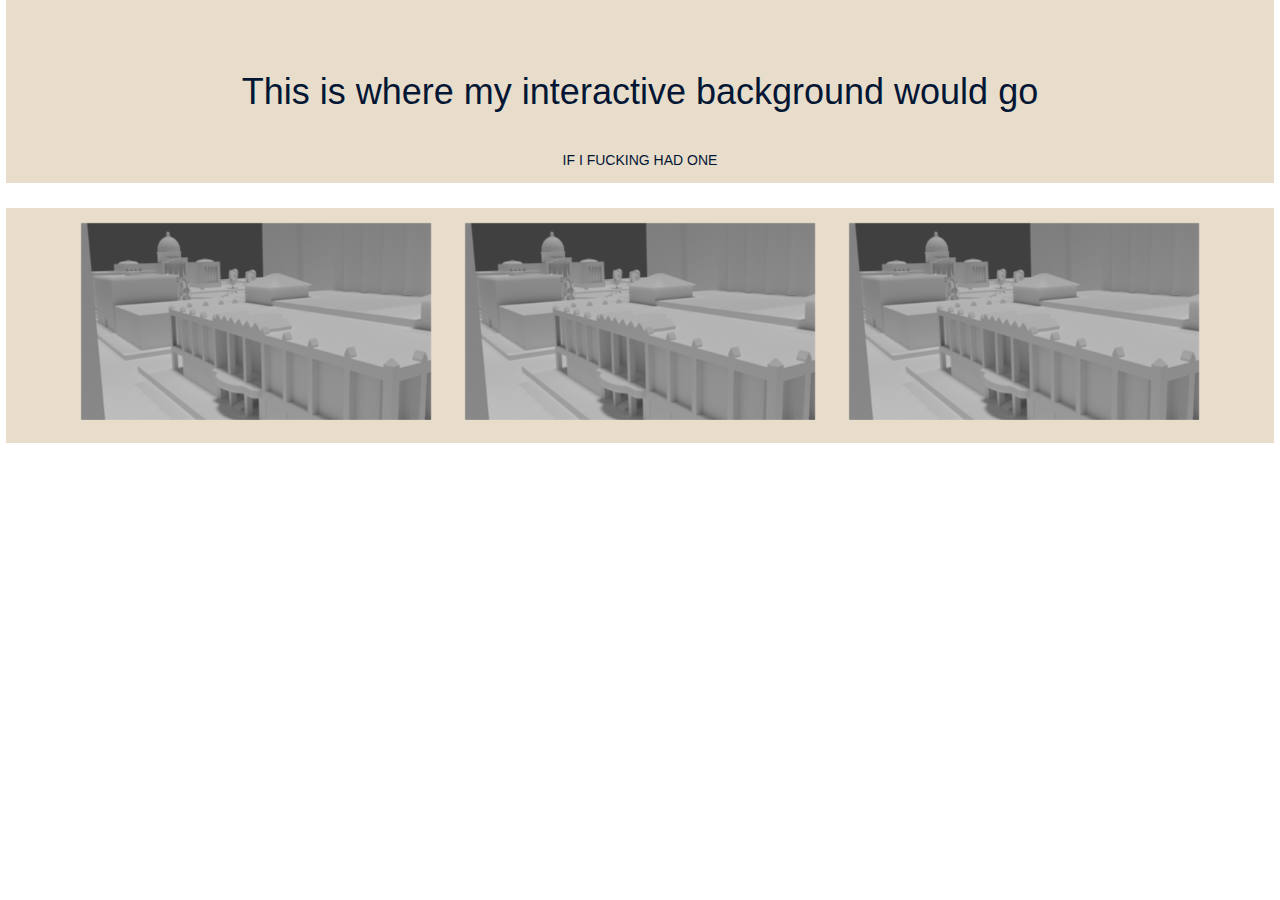
==== index.html @ e8a4310f "Slightly More Website-y" ====
<!DOCTYPE html>
<html lang="en">
<head>
<meta charset="utf-8">
<meta http-equiv="X-UA-Compatible" content="IE=edge">
<meta name="viewport" content="width=device-width, initial-scale=1">
<title>Bootstrap Portfolio template</title>

<!-- Bootstrap -->
<link rel="stylesheet" href="css/bootstrap.css">
<link rel="stylesheet" href="css/stylesheet.css">
<link href="http://www.jqueryscript.net/css/jquerysctipttop.css" rel="stylesheet" type="text/css">
<link href="css/mouseparallax.css" rel="stylesheet" type="text/css">
<!-- HTML5 shim and Respond.js for IE8 support of HTML5 elements and media queries -->
<!-- WARNING: Respond.js doesn't work if you view the page via file:// -->
<!--[if lt IE 9]>
      <script src="https://oss.maxcdn.com/html5shiv/3.7.2/html5shiv.min.js"></script>
      <script src="https://oss.maxcdn.com/respond/1.4.2/respond.min.js"></script>
    <![endif]-->
</head>

<body>
<!-- jQuery (necessary for Bootstrap's JavaScript plugins) --> 
<script src="js/jquery-1.11.3.min.js"></script> 
<!-- Include all compiled plugins (below), or include individual files as needed --> 
<script src="js/bootstrap.js"></script>


<body>
<section>
	<div class="container">
    <div class="row">
      <div class="col-xs-12 text-center">
        <h1>This is where my interactive background would go</h1>
        <p>IF I FUCKING HAD ONE</p>
      </div>
    </div>
  </div>
</section>
<section>
<div class="project-list">
				<div class="project">
					<div class="project__card">
						<a href="" class="project__image"><img src="images/DowntownRender.png" width="600" height="400" alt=""></a>
						<div class="project__detail">
							<h2 class="project__title"><a href="#">Competition Projects</a></h2>
							<small class="project__category"><a href="#">...</a></small>
						</div>
					</div>
				</div>
				
				<div class="project">
					<div class="project__card">
						<a href="" class="project__image"><img src="images/DowntownRender.png" width="600" height="400" alt=""></a>
						<div class="project__detail">
							<h2 class="project__title"><a href="#">Studio Projects</a></h2>
							<small class="project__category"><a href="#">...</a></small>
						</div>
					</div>
				</div>
				
				<div class="project">
					<div class="project__card">
						<a href="" class="project__image"><img src="images/DowntownRender.png" width="600" height="400" alt=""></a>
						<div class="project__detail">
							<h2 class="project__title"><a href="#">Personal Projects</a></h2>
							<small class="project__category"><a href="#">...</a></small>
						</div>
					</div>
				</div>
	</div>
	</section>
<script src="http://ajax.googleapis.com/ajax/libs/jquery/1.12.0/jquery.min.js"></script>
	<script>window.jQuery || document.write('<script src="js/vendor/jquery-1.12.1.min.js"><\\/script>')</script>
	<!-- Place this tag right after the last button or just before your close body tag. -->
	<script async defer id="github-bjs" src="https://buttons.github.io/buttons.js"></script>
	<script>window.twttr = (function(d, s, id) {
	  var js, fjs = d.getElementsByTagName(s)[0],
	    t = window.twttr || {};
	  if (d.getElementById(id)) return t;
	  js = d.createElement(s);
	  js.id = id;
	  js.src = "https://platform.twitter.com/widgets.js";
	  fjs.parentNode.insertBefore(js, fjs);
	 
	  t._e = [];
	  t.ready = function(f) {
	    t._e.push(f);
	  };
	 
	  return t;
	}(document, "script", "twitter-wjs"));</script>
	<script src="js/jquery.hover3d.js" ></script>

	<script>
		$(document).ready(function(){
			$(".project").hover3d({
				selector: ".project__card"
			});
		});

	</script>
	
	</body>
</html>
---- css/stylesheet.css ----
* {
  box-sizing: border-box; }
  *:before, *:after {
    box-sizing: border-box; }

body {
  font-family: karla, sans-serif;
  line-height: 1.8;
  color: #031634;
	background-color: #FFFFFF;
	
}
section{
	background-color: #E8DDCB;
	margin-bottom: 25px;
	margin-left:auto;
	margin-right:auto;
	text-align:center;
	width: 99%;
}

h1, h2, h3, h4, h5, h6 {
  font-family: Hind, sans-serif;
  color: #031634;
  margin: 2em 0 1em; }

a {
  text-decoration: none;
  color: #031634; }

.site-content {
  width: 990px;
  max-width: 100%;
  margin: 0 auto;
  padding: 100px 0; }
  .site-content:after {
    content: " ";
    display: block;
    clear: both; }

.section-title {
  text-align: center;
  text-transform: uppercase; }

.align-center {
  text-align: center; }
  .align-center h1 {
    margin-top: 0; }

.share {
  margin-bottom: 50px; }
  .share span, .share a, .share iframe {
    vertical-align: middle; }
    .share span span, .share a span, .share iframe span {
      vertical-align: middle !important;
      width: 130px !important; }

.demo {
  margin: 100px 0; }
  .demo h2 {
    margin-bottom: 10px;
    line-height: 1; }

.demo-1 {
  text-align: center; }

.demo-2 {
  text-align: left; }
  .demo-2 .section-title {
    text-align: left; }

.columns:after {
  content: " ";
  display: block;
  clear: both; }

.columns .column {
  width: 50%;
  float: left;
  min-height: 1px; }

.columns h2 {
  margin-bottom: 20px;
  line-height: 1; }

pre {
  background-color: #fbfbfb;
  padding: 10px; }

.project {
  width: 30%;
	margin:auto;
	display:inline-block;
  padding: 15px; }
  .project-list:after {
    content: " ";
    display: block;
    clear: both; 
	
}
  .project__image {
    display: block;
    position: relative; }
    .project__image img {
      width: 100%;
      max-width: 100%;
      height: auto;
      display: block; }
    .project__image:after {
      content: " ";
      width: 100%;
      height: 100%;
      position: absolute;
      left: 0;
      top: 0;
      background: linear-gradient(rgba(0, 0, 0, 0.1), rgba(0, 0, 0, 0.4));
      transition: opacity .3s ease;
      opacity: 0; }
  .project__card {
    position: relative;
    transition: box-shadow .3s ease;
    box-shadow: 0 10px 30px transparent; }
    .project__card.hover-in {
      transition: -webkit-transform .2s ease-out;
      transition: transform .2s ease-out;
      transition: transform .2s ease-out, -webkit-transform .2s ease-out; }
    .project__card.hover-out {
      transition: -webkit-transform .2s ease-in;
      transition: transform .2s ease-in;
      transition: transform .2s ease-in, -webkit-transform .2s ease-in; }
  .project:hover .project__card {
    box-shadow: 0 10px 30px rgba(0, 0, 0, 0.4); }
  .project:hover .project__image:after {
    opacity: 1; }
  .project:hover .project__detail {
    border-width: 10px;
    box-shadow: 0 10px 30px rgba(0, 0, 0, 0.4); }
  .project:hover .project__title, .project:hover .project__category {
    -webkit-transform: translateY(0) scale(1);
        -ms-transform: translateY(0) scale(1);
            transform: translateY(0) scale(1);
    opacity: 1; }
  .project:hover .project__title {
    font-weight: 400;
    margin-bottom: 0;
    line-height: 1; }
  .project__detail {
    position: absolute;
    left: 30px;
    right: 30px;
    top: 30px;
    bottom: 30px;
    display: -webkit-flex;
    display: -ms-flexbox;
    display: flex;
    -webkit-flex-direction: column;
        -ms-flex-direction: column;
            flex-direction: column;
    -webkit-justify-content: center;
        -ms-flex-pack: center;
            justify-content: center;
    text-align: center;
    -webkit-transform: translateZ(30px);
            transform: translateZ(30px);
    border: 0 solid #036564;
    transition: border .4s ease; }
  .project__title {
    margin: 0 0 10px;
    font-size: 24px;
    font-weight: 100;
    transition: .4s ease;
    opacity: 0;
    -webkit-transform: translateY(40px) scale(0);
        -ms-transform: translateY(40px) scale(0);
            transform: translateY(40px) scale(0);
    will-change: transform; }
    .project__title a {
      color: white; }
  .project__category {
    opacity: 0;
    transition: .4s ease;
    transition-delay: .1s;
    -webkit-transform: translateY(40px) scale(0);
        -ms-transform: translateY(40px) scale(0);
            transform: translateY(40px) scale(0);
    will-change: transform; }
    .project__category a {
      color: rgba(255, 255, 255, 0.8);
      font-size: 1.3em; }
---- css/mouseparallax.css ----
/* 
Mouse Parallax
==============
This is just initialization so that your background area is not hidden on page load.  Apply this class to elements you will use with $(element).mouseParallax();  

Or not!  You can use mouseParallax on an element without this class and specify all the styles yourself, if you prefer.

I went with "fixed," but "absolute" positioning also works, depending on the application.
*/

.mouse-bg {
	left: 0;
	right: 0;
	bottom: 0;
	top: 0;
	position: fixed;
	z-index: -1;
}
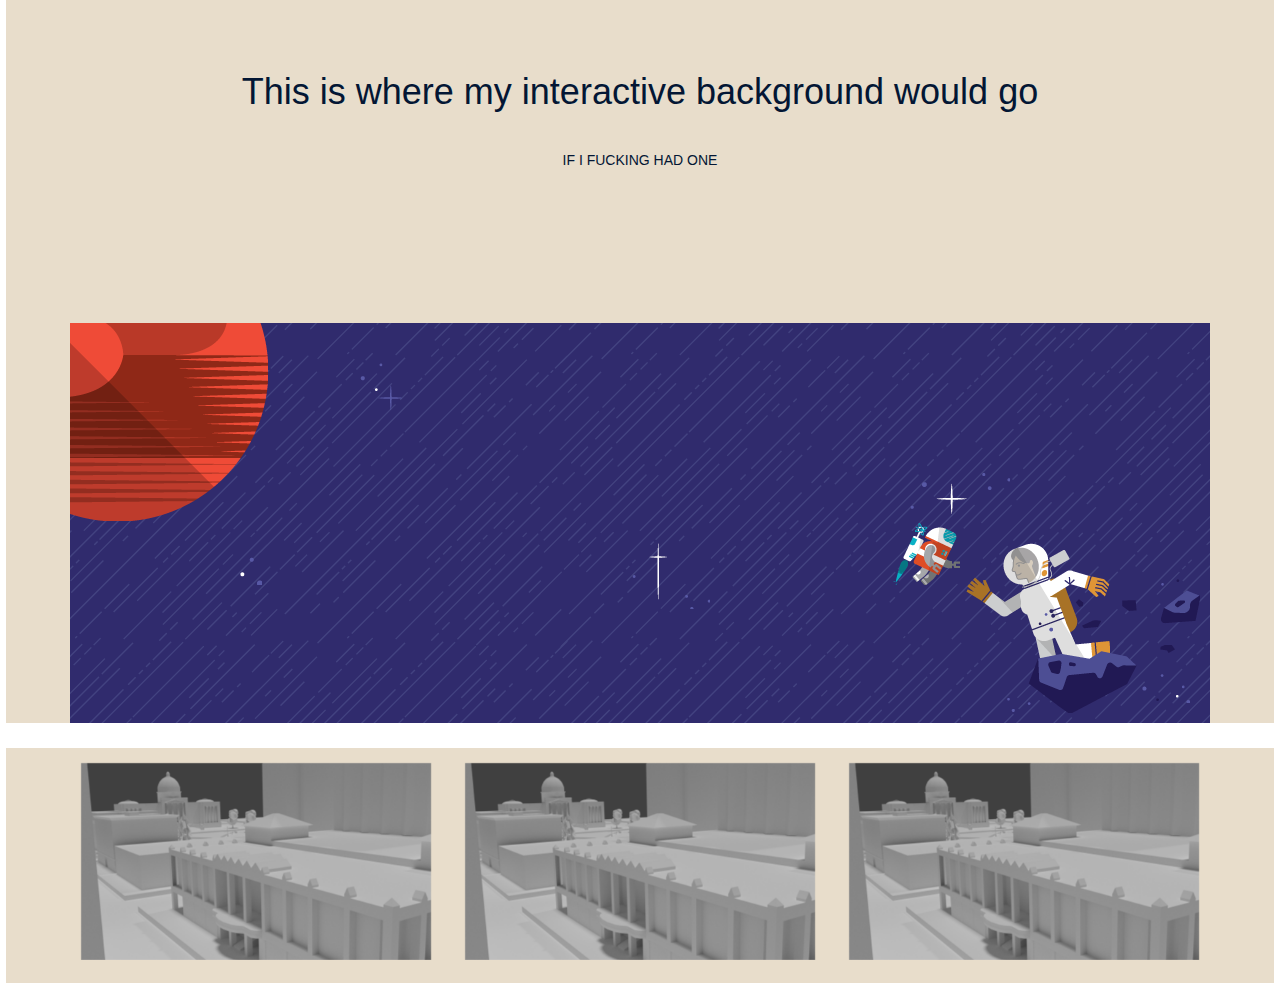
==== commit 275d8e03: ":boom:" ====
--- a/index.html
+++ b/index.html
@@ -33,6 +33,20 @@
       <div class="col-xs-12 text-center">
         <h1>This is where my interactive background would go</h1>
         <p>IF I FUCKING HAD ONE</p>
+           <div id="wrapper">
+  				<img id="warpbg" class="parallax left top" src="images/warpbg.png">
+    			<img id="star1" class="parallax top" src="images/star1.png">
+    			<img id="star2" class="parallax top" src="images/star2.png">
+    			<img id="star3" class="parallax" src="images/star3.png">
+    			<img id="star4" class="parallax left top" src="images/star4.png">
+    			<img id="star5" class="parallax left" src="images/star5.png">
+    			<img id="planet" class="parallax left top" src="images/planet.png">
+    			<img id="robot" class="parallax top" src="images/robot.png">
+    			<img id="astronaut" class="parallax top" src="images/astronaut.png">
+    			<img id="asteroid" class="parallax" src="images/asteroid.png">
+
+			</div>
+
       </div>
     </div>
   </div>
@@ -101,5 +115,49 @@
 
 	</script>
 	
+	
+	<script>
+		$(document).ready(function(){
+			$(".paraBack").hover3d({
+				selector: ".paraBack__card"
+			});
+		});
+
+	</script>
+	
+	<script src="js/jquery.parallaxmouse.min.js"></script>
+	
+<script>
+    // Plugin Test
+    $(window).parallaxmouse({
+        invert: true,
+        range: 400,
+        elms: [
+            {el: $('#warpbg'), rate: 0.1},
+            {el: $('#star1'), rate: 0.2},
+            {el: $('#star2'), rate: 0.2},
+            {el: $('#star3'), rate: 0.2},
+            {el: $('#star4'), rate: 0.2},
+            {el: $('#star5'), rate: 0.2},
+            {el: $('#planet'), rate: 0.3},
+            {el: $('#robot'), rate: 0.4},
+            {el: $('#astronaut'), rate: 0.48},
+            {el: $('#asteroid'), rate: 0.7}
+        ]
+    });
+</script><script type="text/javascript">
+
+  var _gaq = _gaq || [];
+  _gaq.push(['_setAccount', 'UA-36251023-1']);
+  _gaq.push(['_setDomainName', 'jqueryscript.net']);
+  _gaq.push(['_trackPageview']);
+
+  (function() {
+    var ga = document.createElement('script'); ga.type = 'text/javascript'; ga.async = true;
+    ga.src = ('https:' == document.location.protocol ? 'https://ssl' : 'http://www') + '.google-analytics.com/ga.js';
+    var s = document.getElementsByTagName('script')[0]; s.parentNode.insertBefore(ga, s);
+  })();
+
+</script>
 	</body>
 </html>--- a/css/stylesheet.css
+++ b/css/stylesheet.css
@@ -27,6 +27,11 @@
 a {
   text-decoration: none;
   color: #031634; }
+
+.parallax {
+  position: absolute;
+}
+
 
 .site-content {
   width: 990px;
@@ -188,4 +193,157 @@
       color: rgba(255, 255, 255, 0.8);
       font-size: 1.3em; }
 
-
+/*Experimental CSS*/
+.paraBack {
+  width: 100%;
+	margin:auto;
+	display:inline-block;
+  padding: 15px; }
+  .paraBack-list:after {
+    content: " ";
+    display: block;
+    clear: both; 
+	
+}
+  .paraBack__image {
+    display: block;
+    position: relative; }
+    .paraBack__image img {
+      width: 100%;
+      max-width: 100%;
+      height: auto;
+      display: block; }
+    .paraBack__image:after {
+      content: " ";
+      width: 100%;
+      height: 100%;
+      position: absolute;
+      left: 0;
+      top: 0;
+      background: linear-gradient(rgba(0, 0, 0, 0.1), rgba(0, 0, 0, 0.4));
+      transition: opacity .3s ease;
+      opacity: 0; }
+  .praraBack__card {
+    position: relative;
+    transition: box-shadow .3s ease;
+    box-shadow: 0 10px 30px transparent; }
+    .paraBack__card.hover-in {
+      transition: -webkit-transform .2s ease-out;
+      transition: transform .2s ease-out;
+      transition: transform .2s ease-out, -webkit-transform .2s ease-out; }
+    .paraBack__card.hover-out {
+      transition: -webkit-transform .2s ease-in;
+      transition: transform .2s ease-in;
+      transition: transform .2s ease-in, -webkit-transform .2s ease-in; }
+  .paraBack:hover .paraBack__card {
+    box-shadow: 0 10px 30px rgba(0, 0, 0, 0.4); }
+  .paraBack:hover .paraBack__image:after {
+    opacity: 1; }
+  .paraBack:hover .paraBack__detail {
+    border-width: 10px;
+    box-shadow: 0 10px 30px rgba(0, 0, 0, 0.4); }
+  .paraBack:hover .paraBack__title, .paraBack:hover .paraBack__category {
+    -webkit-transform: translateY(0) scale(1);
+        -ms-transform: translateY(0) scale(1);
+            transform: translateY(0) scale(1);
+    opacity: 1; }
+  .paraBack:hover .paraBack__title {
+    font-weight: 400;
+    margin-bottom: 0;
+    line-height: 1; }
+  .paraBack__detail {
+    position: absolute;
+    left: 30px;
+    right: 30px;
+    top: 30px;
+    bottom: 30px;
+    display: -webkit-flex;
+    display: -ms-flexbox;
+    display: flex;
+    -webkit-flex-direction: column;
+        -ms-flex-direction: column;
+            flex-direction: column;
+    -webkit-justify-content: center;
+        -ms-flex-pack: center;
+            justify-content: center;
+    text-align: center;
+    -webkit-transform: translateZ(30px);
+            transform: translateZ(30px);
+    border: 0 solid #036564;
+    transition: border .4s ease; }
+  .praraBack__title {
+    margin: 0 0 10px;
+    font-size: 24px;
+    font-weight: 100;
+    transition: .4s ease;
+    opacity: 0;
+    -webkit-transform: translateY(40px) scale(0);
+        -ms-transform: translateY(40px) scale(0);
+            transform: translateY(40px) scale(0);
+    will-change: transform; }
+    .paraBack__title a {
+      color: white; }
+  .praraBack__category {
+    opacity: 0;
+    transition: .4s ease;
+    transition-delay: .1s;
+    -webkit-transform: translateY(40px) scale(0);
+        -ms-transform: translateY(40px) scale(0);
+            transform: translateY(40px) scale(0);
+    will-change: transform; }
+    .paraback__category a {
+      color: rgba(255, 255, 255, 0.8);
+      font-size: 1.3em; }
+/*Parallax Background*/
+        #wrapper {
+            width: 100%;
+            height: 400px;
+            max-height: 400px;
+            position: relative;
+            margin-top: 150px;
+            background: #2f2f6d;
+            overflow: hidden;
+        }
+        .parallax {
+            position: absolute;
+        }
+        #warpbg {
+            top: -200px;
+            left: -350px;
+        }
+        #star1 {
+            top: 150px;
+            right: 200px;
+        }
+        #star2 {
+            top: 220px;
+            right: 500px;
+        }
+        #star3 {
+            bottom: 20px;
+            right: 20px;
+        }
+        #star4 {
+            top: 40px;
+            left: 290px;
+        }
+        #star5 {
+            bottom: 138px;
+            left: 170px;
+        }
+        #planet {
+            top: -103px;
+            left: -103px;
+        }
+        #robot {
+            top: 200px;
+            right: 250px;
+        }
+        #astronaut {
+            top: 220px;
+            right: 100px;
+        }
+        #asteroid {
+            bottom: 10px;
+            right: 10px;
+        }
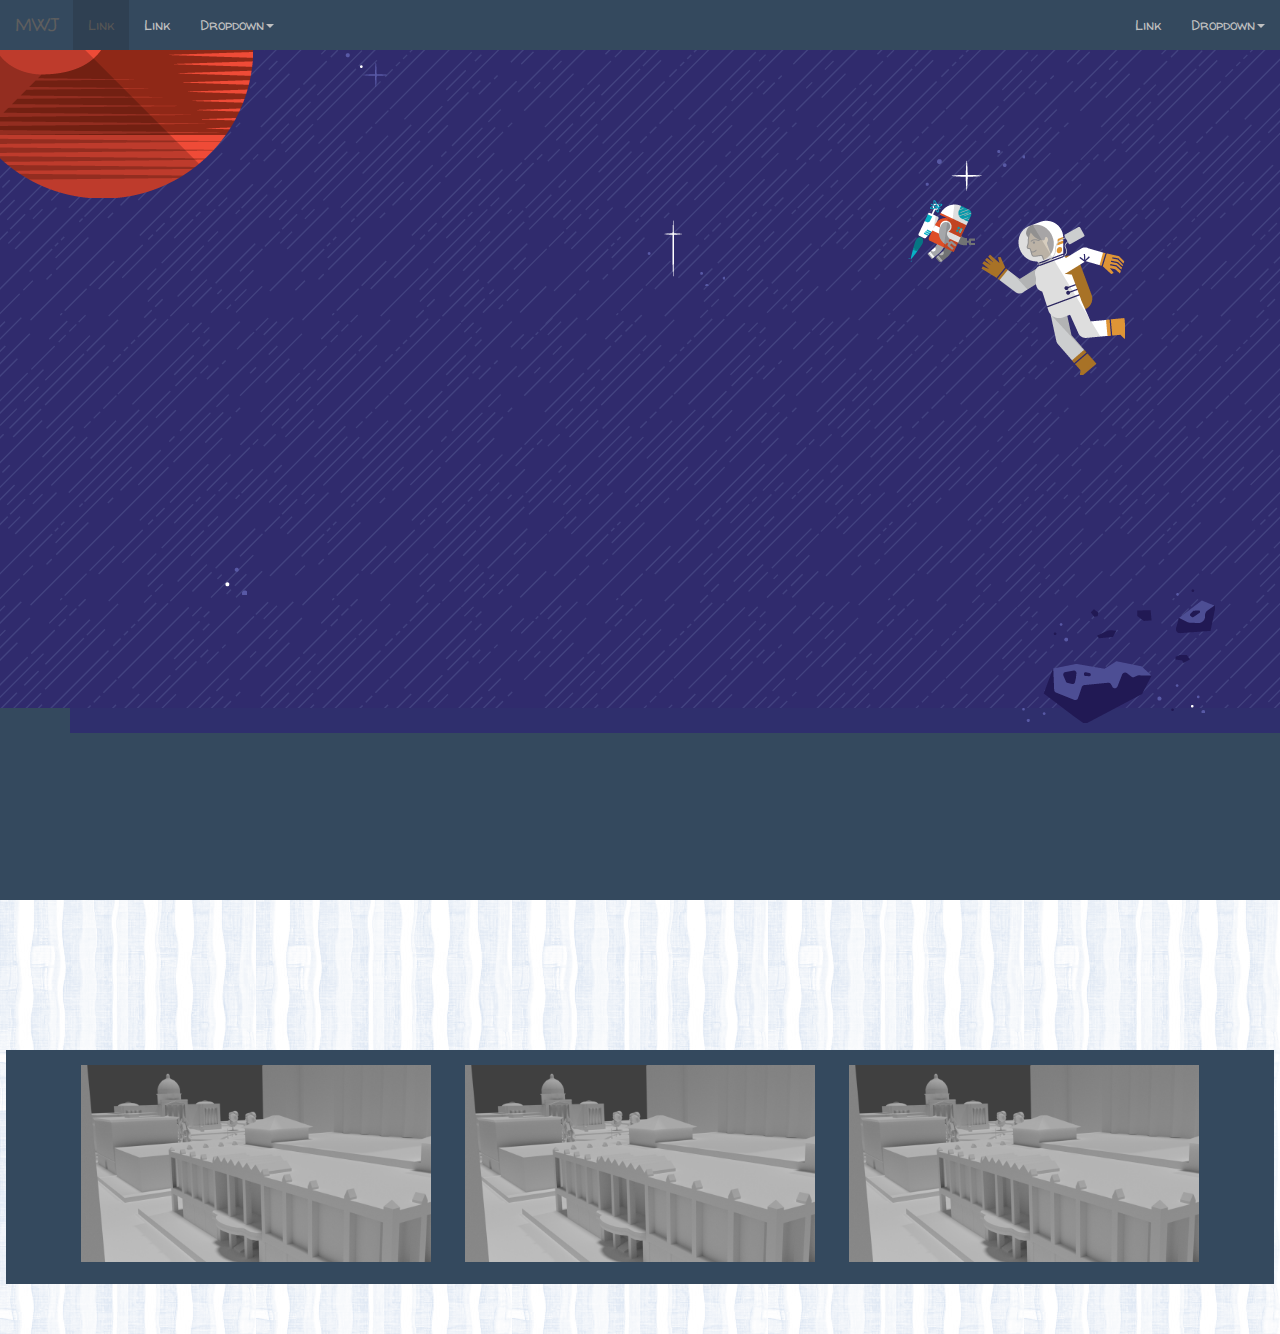
==== commit ab7fc66a: "Parallax Background" ====
--- a/index.html
+++ b/index.html
@@ -11,6 +11,9 @@
 <link rel="stylesheet" href="css/stylesheet.css">
 <link href="http://www.jqueryscript.net/css/jquerysctipttop.css" rel="stylesheet" type="text/css">
 <link href="css/mouseparallax.css" rel="stylesheet" type="text/css">
+<link href="https://fonts.googleapis.com/css?family=Walter+Turncoat" rel="stylesheet">
+<link href="https://fonts.googleapis.com/css?family=Sue+Ellen+Francisco" rel="stylesheet">
+<link href="https://fonts.googleapis.com/css?family=Rock+Salt" rel="stylesheet">
 <!-- HTML5 shim and Respond.js for IE8 support of HTML5 elements and media queries -->
 <!-- WARNING: Respond.js doesn't work if you view the page via file:// -->
 <!--[if lt IE 9]>
@@ -24,10 +27,47 @@
 <script src="js/jquery-1.11.3.min.js"></script> 
 <!-- Include all compiled plugins (below), or include individual files as needed --> 
 <script src="js/bootstrap.js"></script>
-
-
-<body>
-<section>
+<nav class="navbar navbar-default navbar-fixed-top">
+  <div class="container-fluid">
+    <!-- Brand and toggle get grouped for better mobile display -->
+    <div class="navbar-header">
+      <button type="button" class="navbar-toggle collapsed" data-toggle="collapse" data-target="#topFixedNavbar1" aria-expanded="false"><span class="sr-only">Toggle navigation</span><span class="icon-bar"></span><span class="icon-bar"></span><span class="icon-bar"></span></button>
+      <a class="navbar-brand" href="#">MWJ</a></div>
+    <!-- Collect the nav links, forms, and other content for toggling -->
+    <div class="collapse navbar-collapse" id="topFixedNavbar1">
+      <ul class="nav navbar-nav">
+        <li class="active"><a href="#">Link<span class="sr-only">(current)</span></a></li>
+        <li><a href="#">Link</a></li>
+        <li class="dropdown"><a href="#" class="dropdown-toggle" data-toggle="dropdown" role="button" aria-haspopup="true" aria-expanded="false">Dropdown<span class="caret"></span></a>
+          <ul class="dropdown-menu">
+            <li><a href="#">Action</a></li>
+            <li><a href="#">Another action</a></li>
+            <li><a href="#">Something else here</a></li>
+            <li role="separator" class="divider"></li>
+            <li><a href="#">Separated link</a></li>
+            <li role="separator" class="divider"></li>
+            <li><a href="#">One more separated link</a></li>
+          </ul>
+        </li>
+      </ul>
+      <ul class="nav navbar-nav navbar-right">
+        <li><a href="#">Link</a></li>
+        <li class="dropdown"><a href="#" class="dropdown-toggle" data-toggle="dropdown" role="button" aria-haspopup="true" aria-expanded="false">Dropdown<span class="caret"></span></a>
+          <ul class="dropdown-menu">
+            <li><a href="#">Action</a></li>
+            <li><a href="#">Another action</a></li>
+            <li><a href="#">Something else here</a></li>
+            <li role="separator" class="divider"></li>
+            <li><a href="#">Separated link</a></li>
+          </ul>
+        </li>
+      </ul>
+    </div>
+    <!-- /.navbar-collapse -->
+  </div>
+  <!-- /.container-fluid -->
+</nav>
+<section class="first">
 	<div class="container">
     <div class="row">
       <div class="col-xs-12 text-center">
@@ -51,7 +91,7 @@
     </div>
   </div>
 </section>
-<section>
+<section class="project-section">
 <div class="project-list">
 				<div class="project">
 					<div class="project__card">
@@ -159,5 +199,16 @@
   })();
 
 </script>
+
+
 	</body>
-</html>+</html>
+
+
+
+
+
+
+<!--
+http://api.apixu.com/v1/current.json?key=10beb05921a648438cd21032170404&q=83706
+-->--- a/css/stylesheet.css
+++ b/css/stylesheet.css
@@ -4,23 +4,67 @@
     box-sizing: border-box; }
 
 body {
-  font-family: karla, sans-serif;
+  font-family: 'Walter Turncoat', cursive;
   line-height: 1.8;
-  color: #031634;
-	background-color: #FFFFFF;
-	
+	background-image: url("../images/green_Tile.png");
+	padding:0px;
+}
+
+.navbar{
+	background-color:#34495E;
+	border: none;
+	margin-bottom:0px;
+	
+}
+
+.navbar-default .navbar-nav > .open > a, .navbar-default .navbar-nav > .open > a:hover, .navbar-default .navbar-nav > .open > a:focus {
+    color: #C0C0C0;
+    background-color: #35495E;
+}
+a{
+	color:#C0C0C0;
+}
+a{
+	color:#C0C0C0;
+}
+.navbar-default .navbar-nav > .active > a, .navbar-default .navbar-nav > .active > a:hover, .navbar-default .navbar-nav > .active > a:focus {
+    color: #555;
+    background-color: #2F4052;
+}
+.navbar-default .navbar-nav > li > a {
+    color: #C0C0C0;
+}
+.navbar-default .navbar-brand {
+    color: #C0C0C0;
+}
+.dropdown-menu {
+    background-color: #fff;
+
 }
 section{
-	background-color: #E8DDCB;
-	margin-bottom: 25px;
-	margin-left:auto;
-	margin-right:auto;
+	background-color: #34495E;
+	margin:auto;
 	text-align:center;
 	width: 99%;
+	overflow:hidden;
+	
+}
+.first{
+	margin:auto;
+	width: 100%;
+	height:100vh;
+	overflow:hidden;
+	
+}
+
+.project-section{
+	margin-top:150px;
+	margin-bottom: 50px;
+	padding: auto;
 }
 
 h1, h2, h3, h4, h5, h6 {
-  font-family: Hind, sans-serif;
+  font-family: 'Walter Turncoat', cursive;
   color: #031634;
   margin: 2em 0 1em; }
 
@@ -98,6 +142,7 @@
 	display:inline-block;
   padding: 15px; }
   .project-list:after {
+	  margin: auto;
     content: " ";
     display: block;
     clear: both; 
@@ -170,6 +215,7 @@
     border: 0 solid #036564;
     transition: border .4s ease; }
   .project__title {
+	  font-family: 'Walter Turncoat', cursive;
     margin: 0 0 10px;
     font-size: 24px;
     font-weight: 100;
@@ -223,7 +269,7 @@
       background: linear-gradient(rgba(0, 0, 0, 0.1), rgba(0, 0, 0, 0.4));
       transition: opacity .3s ease;
       opacity: 0; }
-  .praraBack__card {
+  .paraBack__card {
     position: relative;
     transition: box-shadow .3s ease;
     box-shadow: 0 10px 30px transparent; }
@@ -296,10 +342,10 @@
       font-size: 1.3em; }
 /*Parallax Background*/
         #wrapper {
-            width: 100%;
+            width: 3000px;
             height: 400px;
             max-height: 400px;
-            position: relative;
+            float: left;
             margin-top: 150px;
             background: #2f2f6d;
             overflow: hidden;
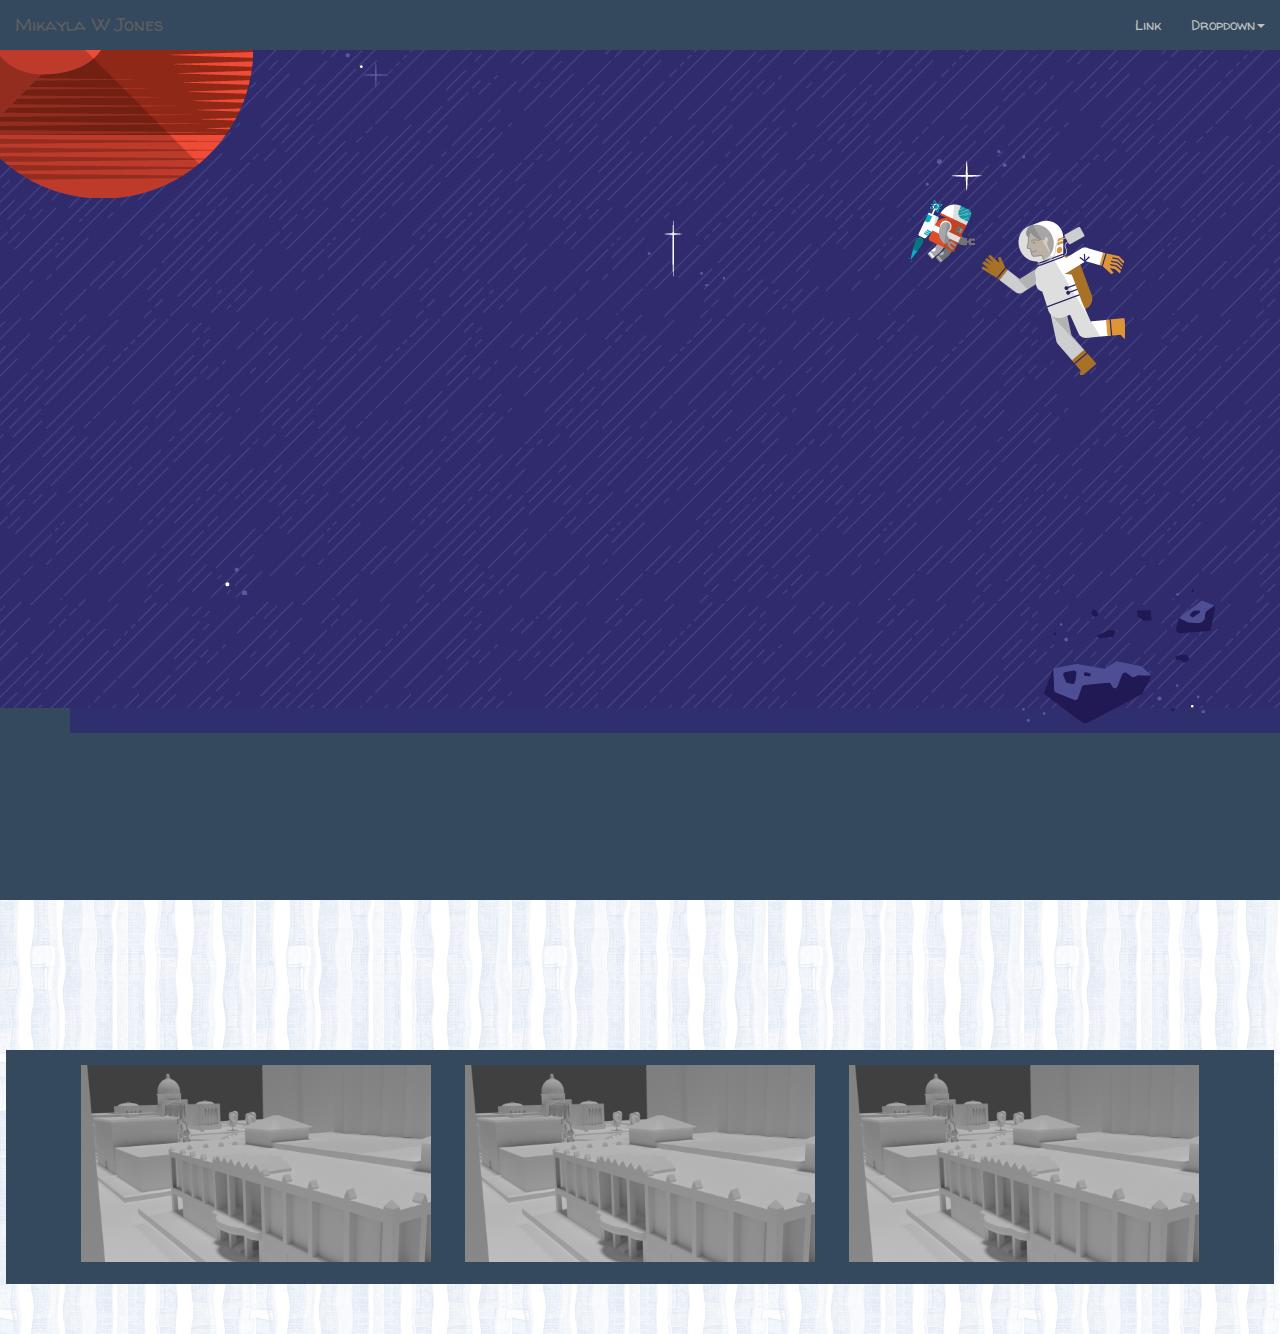
==== commit 1504b6d8: "Attempts at getting the popup gallery working" ====
--- a/index.html
+++ b/index.html
@@ -6,14 +6,23 @@
 <meta name="viewport" content="width=device-width, initial-scale=1">
 <title>Bootstrap Portfolio template</title>
 
-<!-- Bootstrap -->
+<!-- Stylesheets And Script Imports -->
 <link rel="stylesheet" href="css/bootstrap.css">
 <link rel="stylesheet" href="css/stylesheet.css">
 <link href="http://www.jqueryscript.net/css/jquerysctipttop.css" rel="stylesheet" type="text/css">
 <link href="css/mouseparallax.css" rel="stylesheet" type="text/css">
 <link href="https://fonts.googleapis.com/css?family=Walter+Turncoat" rel="stylesheet">
-<link href="https://fonts.googleapis.com/css?family=Sue+Ellen+Francisco" rel="stylesheet">
-<link href="https://fonts.googleapis.com/css?family=Rock+Salt" rel="stylesheet">
+<link rel="stylesheet" href="css/icy-modal.css">
+<link rel="stylesheet" href="css/lightslider.css" type="text/css">
+
+<style>
+ul, li {
+margin: 0;
+padding: 0;
+list-style: none
+}
+</style>
+
 <!-- HTML5 shim and Respond.js for IE8 support of HTML5 elements and media queries -->
 <!-- WARNING: Respond.js doesn't work if you view the page via file:// -->
 <!--[if lt IE 9]>
@@ -27,29 +36,21 @@
 <script src="js/jquery-1.11.3.min.js"></script> 
 <!-- Include all compiled plugins (below), or include individual files as needed --> 
 <script src="js/bootstrap.js"></script>
+
+<!--End Stylesheets and Script Imports-->
+
+
+
+<!--Start Navbar-->
 <nav class="navbar navbar-default navbar-fixed-top">
   <div class="container-fluid">
-    <!-- Brand and toggle get grouped for better mobile display -->
     <div class="navbar-header">
       <button type="button" class="navbar-toggle collapsed" data-toggle="collapse" data-target="#topFixedNavbar1" aria-expanded="false"><span class="sr-only">Toggle navigation</span><span class="icon-bar"></span><span class="icon-bar"></span><span class="icon-bar"></span></button>
-      <a class="navbar-brand" href="#">MWJ</a></div>
-    <!-- Collect the nav links, forms, and other content for toggling -->
+      <a class="navbar-brand" href="#">Mikayla W Jones</a></div>
     <div class="collapse navbar-collapse" id="topFixedNavbar1">
       <ul class="nav navbar-nav">
-        <li class="active"><a href="#">Link<span class="sr-only">(current)</span></a></li>
-        <li><a href="#">Link</a></li>
-        <li class="dropdown"><a href="#" class="dropdown-toggle" data-toggle="dropdown" role="button" aria-haspopup="true" aria-expanded="false">Dropdown<span class="caret"></span></a>
-          <ul class="dropdown-menu">
-            <li><a href="#">Action</a></li>
-            <li><a href="#">Another action</a></li>
-            <li><a href="#">Something else here</a></li>
-            <li role="separator" class="divider"></li>
-            <li><a href="#">Separated link</a></li>
-            <li role="separator" class="divider"></li>
-            <li><a href="#">One more separated link</a></li>
-          </ul>
-        </li>
-      </ul>
+        <li class="active"></li>
+</ul>
       <ul class="nav navbar-nav navbar-right">
         <li><a href="#">Link</a></li>
         <li class="dropdown"><a href="#" class="dropdown-toggle" data-toggle="dropdown" role="button" aria-haspopup="true" aria-expanded="false">Dropdown<span class="caret"></span></a>
@@ -63,16 +64,20 @@
         </li>
       </ul>
     </div>
-    <!-- /.navbar-collapse -->
+
   </div>
-  <!-- /.container-fluid -->
 </nav>
+<!--End Navbar-->
+
+
+<!--Start Parallax Background-->
+<!--Sets Default image sources, may be changed by weather script-->
 <section class="first">
 	<div class="container">
     <div class="row">
       <div class="col-xs-12 text-center">
-        <h1>This is where my interactive background would go</h1>
-        <p>IF I FUCKING HAD ONE</p>
+        <h1>This is a Secret Message</h1>
+        <p>if you see it something broke</p>
            <div id="wrapper">
   				<img id="warpbg" class="parallax left top" src="images/warpbg.png">
     			<img id="star1" class="parallax top" src="images/star1.png">
@@ -91,18 +96,23 @@
     </div>
   </div>
 </section>
+<!--End Parallax Background-->
+
+
+<!--Start of Project section with parallax thumbnails-->
 <section class="project-section">
 <div class="project-list">
+			<!--Competition Projects-->
 				<div class="project">
 					<div class="project__card">
 						<a href="" class="project__image"><img src="images/DowntownRender.png" width="600" height="400" alt=""></a>
 						<div class="project__detail">
-							<h2 class="project__title"><a href="#">Competition Projects</a></h2>
+							<h2 class="project__title"><a href="#" data-im-show="modal-1">Competition Projects</a></h2>
 							<small class="project__category"><a href="#">...</a></small>
 						</div>
 					</div>
 				</div>
-				
+				<!--Studio Projects-->
 				<div class="project">
 					<div class="project__card">
 						<a href="" class="project__image"><img src="images/DowntownRender.png" width="600" height="400" alt=""></a>
@@ -112,7 +122,7 @@
 						</div>
 					</div>
 				</div>
-				
+				<!--Personal Projects-->
 				<div class="project">
 					<div class="project__card">
 						<a href="" class="project__image"><img src="images/DowntownRender.png" width="600" height="400" alt=""></a>
@@ -124,26 +134,31 @@
 				</div>
 	</div>
 	</section>
-<script src="http://ajax.googleapis.com/ajax/libs/jquery/1.12.0/jquery.min.js"></script>
+<!--End Project Section-->
+
+
+<!--Modal Window for Competitions-->
+<div id="modal-1" class="im-modal">
+  <div class="im-inner-panel">
+   <div class="clearfix" style="max-width:474px;">
+    <ul id="lightSlider" class="gallery">
+		<li data-thumb="images/35X35"> <a href="#"> <img src="images/robot.png" /> </a> </li>
+		<li data-thumb="images/35X35"> <a href="#"> <img src="images/astronaut.png" /> </a> </li>
+		<li data-thumb="images/35X35"> <a href="#"> <img src="images/400x400.gif" /> </a> </li>
+</ul>
+	</div>
+</div>
+	</div>
+<!--End Modal Window Comepetitions-->
+
+<!--Scripts-->
+	<script src="http://ajax.googleapis.com/ajax/libs/jquery/1.11.0/jquery.min.js"></script>
+	<script src="js/jquery.lightSlider.js"></script>
+	<script src="js/jquery-3.1.1.slim.min.js"></script>
+	<script src="js/icy-modal.min.js"></script>
 	<script>window.jQuery || document.write('<script src="js/vendor/jquery-1.12.1.min.js"><\\/script>')</script>
-	<!-- Place this tag right after the last button or just before your close body tag. -->
-	<script async defer id="github-bjs" src="https://buttons.github.io/buttons.js"></script>
-	<script>window.twttr = (function(d, s, id) {
-	  var js, fjs = d.getElementsByTagName(s)[0],
-	    t = window.twttr || {};
-	  if (d.getElementById(id)) return t;
-	  js = d.createElement(s);
-	  js.id = id;
-	  js.src = "https://platform.twitter.com/widgets.js";
-	  fjs.parentNode.insertBefore(js, fjs);
-	 
-	  t._e = [];
-	  t.ready = function(f) {
-	    t._e.push(f);
-	  };
-	 
-	  return t;
-	}(document, "script", "twitter-wjs"));</script>
+	<script async defer id="github-bjs" src="js/buttons.js"></script>
+
 	<script src="js/jquery.hover3d.js" ></script>
 
 	<script>
@@ -156,17 +171,11 @@
 	</script>
 	
 	
-	<script>
-		$(document).ready(function(){
-			$(".paraBack").hover3d({
-				selector: ".paraBack__card"
-			});
-		});
-
-	</script>
+
 	
 	<script src="js/jquery.parallaxmouse.min.js"></script>
 	
+<!--Sets the rates of movement for parallax background-->
 <script>
     // Plugin Test
     $(window).parallaxmouse({
@@ -185,23 +194,69 @@
             {el: $('#asteroid'), rate: 0.7}
         ]
     });
-</script><script type="text/javascript">
-
-  var _gaq = _gaq || [];
-  _gaq.push(['_setAccount', 'UA-36251023-1']);
-  _gaq.push(['_setDomainName', 'jqueryscript.net']);
-  _gaq.push(['_trackPageview']);
-
-  (function() {
-    var ga = document.createElement('script'); ga.type = 'text/javascript'; ga.async = true;
-    ga.src = ('https:' == document.location.protocol ? 'https://ssl' : 'http://www') + '.google-analytics.com/ga.js';
-    var s = document.getElementsByTagName('script')[0]; s.parentNode.insertBefore(ga, s);
-  })();
-
-</script>
-
-
-	</body>
+</script>
+
+
+
+
+
+<!--Weather Script-->
+<!--Gets current condition codes from Yahoo Weather API and sets
+	the images for the parallax background accordingly-->
+<script>
+	$(document).ready(function(){
+	var currentCondition;
+  var city = "boise,id";
+  var searchtext = "select item.condition from weather.forecast where woeid in (select woeid from geo.places(1) where text='" + city + "')";
+  $.getJSON("https://query.yahooapis.com/v1/public/yql?q=" + searchtext + "&format=json").success(function(data){
+   console.log(data);
+	  currentCondition = data.query.results.channel.item.condition.code;
+   $('#temp').html("Condition in " + city + " is " + currentCondition);
+	  //Following if statements check weather codes
+	  //And change the background accordingly
+	  if (currentCondition === 27||28||29||30||44){
+		//alert("Cloudy" + currentCondition);
+		  //document.getElementById("warpbg").src="images/background_tile.png"
+		  
+	}else if(currentCondition === 37||38||39||45||47||3||4){
+		alert("Thunderstorms"+currentCondition);
+	}
+	  else if(currentCondition === 5||6||8||9||10||11||12||17||18||35||40){
+		alert("Rain"+currentCondition);
+	}
+	  else if(currentCondition === 7||13||14||15||16||41||42||43||46){
+		alert("Snow"+currentCondition);
+	}else{
+		alert("Sunny"+currentCondition);
+	}
+  });
+	
+});
+</script>
+<script type="text/javascript">
+	$(document).ready(function() {
+		$('#lightSlider').lightSlider({
+				gallery:true,
+				minSlide:1,
+				maxSlide:1,
+				auto:true     
+			});  
+	});
+</script>
+<script type="text/javascript">
+    $(document).ready(function() {
+        var slider = $("#light-slider").lightSlider();
+        slider.goToSlide(3);
+        slider.goToPrevSlide();
+        slider.goToNextSlide();
+        slider.getCurrentSlideCount();
+        slider.refresh();
+        slider.play();
+        slider.pause();
+        slider.destroy();
+    });
+</script>
+</body>
 </html>
 
 
--- a/css/stylesheet.css
+++ b/css/stylesheet.css
@@ -239,107 +239,7 @@
       color: rgba(255, 255, 255, 0.8);
       font-size: 1.3em; }
 
-/*Experimental CSS*/
-.paraBack {
-  width: 100%;
-	margin:auto;
-	display:inline-block;
-  padding: 15px; }
-  .paraBack-list:after {
-    content: " ";
-    display: block;
-    clear: both; 
-	
-}
-  .paraBack__image {
-    display: block;
-    position: relative; }
-    .paraBack__image img {
-      width: 100%;
-      max-width: 100%;
-      height: auto;
-      display: block; }
-    .paraBack__image:after {
-      content: " ";
-      width: 100%;
-      height: 100%;
-      position: absolute;
-      left: 0;
-      top: 0;
-      background: linear-gradient(rgba(0, 0, 0, 0.1), rgba(0, 0, 0, 0.4));
-      transition: opacity .3s ease;
-      opacity: 0; }
-  .paraBack__card {
-    position: relative;
-    transition: box-shadow .3s ease;
-    box-shadow: 0 10px 30px transparent; }
-    .paraBack__card.hover-in {
-      transition: -webkit-transform .2s ease-out;
-      transition: transform .2s ease-out;
-      transition: transform .2s ease-out, -webkit-transform .2s ease-out; }
-    .paraBack__card.hover-out {
-      transition: -webkit-transform .2s ease-in;
-      transition: transform .2s ease-in;
-      transition: transform .2s ease-in, -webkit-transform .2s ease-in; }
-  .paraBack:hover .paraBack__card {
-    box-shadow: 0 10px 30px rgba(0, 0, 0, 0.4); }
-  .paraBack:hover .paraBack__image:after {
-    opacity: 1; }
-  .paraBack:hover .paraBack__detail {
-    border-width: 10px;
-    box-shadow: 0 10px 30px rgba(0, 0, 0, 0.4); }
-  .paraBack:hover .paraBack__title, .paraBack:hover .paraBack__category {
-    -webkit-transform: translateY(0) scale(1);
-        -ms-transform: translateY(0) scale(1);
-            transform: translateY(0) scale(1);
-    opacity: 1; }
-  .paraBack:hover .paraBack__title {
-    font-weight: 400;
-    margin-bottom: 0;
-    line-height: 1; }
-  .paraBack__detail {
-    position: absolute;
-    left: 30px;
-    right: 30px;
-    top: 30px;
-    bottom: 30px;
-    display: -webkit-flex;
-    display: -ms-flexbox;
-    display: flex;
-    -webkit-flex-direction: column;
-        -ms-flex-direction: column;
-            flex-direction: column;
-    -webkit-justify-content: center;
-        -ms-flex-pack: center;
-            justify-content: center;
-    text-align: center;
-    -webkit-transform: translateZ(30px);
-            transform: translateZ(30px);
-    border: 0 solid #036564;
-    transition: border .4s ease; }
-  .praraBack__title {
-    margin: 0 0 10px;
-    font-size: 24px;
-    font-weight: 100;
-    transition: .4s ease;
-    opacity: 0;
-    -webkit-transform: translateY(40px) scale(0);
-        -ms-transform: translateY(40px) scale(0);
-            transform: translateY(40px) scale(0);
-    will-change: transform; }
-    .paraBack__title a {
-      color: white; }
-  .praraBack__category {
-    opacity: 0;
-    transition: .4s ease;
-    transition-delay: .1s;
-    -webkit-transform: translateY(40px) scale(0);
-        -ms-transform: translateY(40px) scale(0);
-            transform: translateY(40px) scale(0);
-    will-change: transform; }
-    .paraback__category a {
-      color: rgba(255, 255, 255, 0.8);
-      font-size: 1.3em; }
+
 /*Parallax Background*/
         #wrapper {
             width: 3000px;
@@ -393,3 +293,48 @@
             bottom: 10px;
             right: 10px;
         }
+
+/*Modal Window*/
+.im-modal {
+  position: fixed;
+  z-index: 9999;
+  top: 0;
+  bottom: 0;
+  left: 0;
+  right: 0;
+  background: rgba(0, 0, 0, 0.4);
+  padding: 30px 30px;
+  display: -ms-flexbox;
+  display: flex;
+  -ms-flex-align: center;
+      align-items: center;
+  visibility: hidden;
+  opacity: 0;
+  transition: visibility 750ms, opacity 750ms; }
+
+.im-active {
+  visibility: visible;
+  opacity: 1; }
+
+.im-active > .im-inner-panel {
+  animation: scale 200ms; }
+
+.im-inner-panel {
+  overflow-y: auto;
+  background-color: #fff;
+  padding: 20px;
+  margin: 0 auto;
+  width: 75%;
+  max-width: 100%;
+  max-height: 100%; }
+
+
+
+@keyframes scale {
+  0% {
+    transform: scale(0.97); }
+  100% {
+    transform: scale(1); } }
+
+
+
--- a/css/lightslider.css
+++ b/css/lightslider.css
@@ -0,0 +1,395 @@
+/*! lightslider - v1.1.6 - 2016-10-25
+* https://github.com/sachinchoolur/lightslider
+* Copyright (c) 2016 Sachin N; Licensed MIT */
+/*! lightslider - v1.1.3 - 2015-04-14
+* https://github.com/sachinchoolur/lightslider
+* Copyright (c) 2015 Sachin N; Licensed MIT */
+/** /!!! core css Should not edit !!!/**/ 
+
+.lSSlideOuter {
+    overflow: hidden;
+    -webkit-touch-callout: none;
+    -webkit-user-select: none;
+    -khtml-user-select: none;
+    -moz-user-select: none;
+    -ms-user-select: none;
+    user-select: none
+}
+.lightSlider:before, .lightSlider:after {
+    content: " ";
+    display: table;
+}
+.lightSlider {
+    overflow: hidden;
+    margin: 0;
+}
+.lSSlideWrapper {
+    max-width: 100%;
+    overflow: hidden;
+    position: relative;
+}
+.lSSlideWrapper > .lightSlider:after {
+    clear: both;
+}
+.lSSlideWrapper .lSSlide {
+    -webkit-transform: translate(0px, 0px);
+    -ms-transform: translate(0px, 0px);
+    transform: translate(0px, 0px);
+    -webkit-transition: all 1s;
+    -webkit-transition-property: -webkit-transform,height;
+    -moz-transition-property: -moz-transform,height;
+    transition-property: transform,height;
+    -webkit-transition-duration: inherit !important;
+    transition-duration: inherit !important;
+    -webkit-transition-timing-function: inherit !important;
+    transition-timing-function: inherit !important;
+}
+.lSSlideWrapper .lSFade {
+    position: relative;
+}
+.lSSlideWrapper .lSFade > * {
+    position: absolute !important;
+    top: 0;
+    left: 0;
+    z-index: 9;
+    margin-right: 0;
+    width: 100%;
+}
+.lSSlideWrapper.usingCss .lSFade > * {
+    opacity: 0;
+    -webkit-transition-delay: 0s;
+    transition-delay: 0s;
+    -webkit-transition-duration: inherit !important;
+    transition-duration: inherit !important;
+    -webkit-transition-property: opacity;
+    transition-property: opacity;
+    -webkit-transition-timing-function: inherit !important;
+    transition-timing-function: inherit !important;
+}
+.lSSlideWrapper .lSFade > *.active {
+    z-index: 10;
+}
+.lSSlideWrapper.usingCss .lSFade > *.active {
+    opacity: 1;
+}
+/** /!!! End of core css Should not edit !!!/**/
+
+/* Pager */
+.lSSlideOuter .lSPager.lSpg {
+    margin: 10px 0 0;
+    padding: 0;
+    text-align: center;
+}
+.lSSlideOuter .lSPager.lSpg > li {
+    cursor: pointer;
+    display: inline-block;
+    padding: 0 5px;
+}
+.lSSlideOuter .lSPager.lSpg > li a {
+    background-color: #222222;
+    border-radius: 30px;
+    display: inline-block;
+    height: 8px;
+    overflow: hidden;
+    text-indent: -999em;
+    width: 8px;
+    position: relative;
+    z-index: 99;
+    -webkit-transition: all 0.5s linear 0s;
+    transition: all 0.5s linear 0s;
+}
+.lSSlideOuter .lSPager.lSpg > li:hover a, .lSSlideOuter .lSPager.lSpg > li.active a {
+    background-color: #428bca;
+}
+.lSSlideOuter .media {
+    opacity: 0.8;
+}
+.lSSlideOuter .media.active {
+    opacity: 1;
+}
+/* End of pager */
+
+/** Gallery */
+.lSSlideOuter .lSPager.lSGallery {
+    list-style: none outside none;
+    padding-left: 0;
+    margin: 0;
+    overflow: hidden;
+    transform: translate3d(0px, 0px, 0px);
+    -moz-transform: translate3d(0px, 0px, 0px);
+    -ms-transform: translate3d(0px, 0px, 0px);
+    -webkit-transform: translate3d(0px, 0px, 0px);
+    -o-transform: translate3d(0px, 0px, 0px);
+    -webkit-transition-property: -webkit-transform;
+    -moz-transition-property: -moz-transform;
+    -webkit-touch-callout: none;
+    -webkit-user-select: none;
+    -khtml-user-select: none;
+    -moz-user-select: none;
+    -ms-user-select: none;
+    user-select: none;
+}
+.lSSlideOuter .lSPager.lSGallery li {
+    overflow: hidden;
+    -webkit-transition: border-radius 0.12s linear 0s 0.35s linear 0s;
+    transition: border-radius 0.12s linear 0s 0.35s linear 0s;
+}
+.lSSlideOuter .lSPager.lSGallery li.active, .lSSlideOuter .lSPager.lSGallery li:hover {
+    border-radius: 5px;
+}
+.lSSlideOuter .lSPager.lSGallery img {
+    display: block;
+    height: auto;
+    max-width: 100%;
+}
+.lSSlideOuter .lSPager.lSGallery:before, .lSSlideOuter .lSPager.lSGallery:after {
+    content: " ";
+    display: table;
+}
+.lSSlideOuter .lSPager.lSGallery:after {
+    clear: both;
+}
+/* End of Gallery*/
+
+/* slider actions */
+.lSAction > a {
+    width: 32px;
+    display: block;
+    top: 50%;
+    height: 32px;
+    background-image: url('../img/controls.png');
+    cursor: pointer;
+    position: absolute;
+    z-index: 99;
+    margin-top: -16px;
+    opacity: 0.5;
+    -webkit-transition: opacity 0.35s linear 0s;
+    transition: opacity 0.35s linear 0s;
+}
+.lSAction > a:hover {
+    opacity: 1;
+}
+.lSAction > .lSPrev {
+    background-position: 0 0;
+    left: 10px;
+}
+.lSAction > .lSNext {
+    background-position: -32px 0;
+    right: 10px;
+}
+.lSAction > a.disabled {
+    pointer-events: none;
+}
+.cS-hidden {
+    height: 1px;
+    opacity: 0;
+    filter: alpha(opacity=0);
+    overflow: hidden;
+}
+
+
+/* vertical */
+.lSSlideOuter.vertical {
+    position: relative;
+}
+.lSSlideOuter.vertical.noPager {
+    padding-right: 0px !important;
+}
+.lSSlideOuter.vertical .lSGallery {
+    position: absolute !important;
+    right: 0;
+    top: 0;
+}
+.lSSlideOuter.vertical .lightSlider > * {
+    width: 100% !important;
+    max-width: none !important;
+}
+
+/* vertical controlls */
+.lSSlideOuter.vertical .lSAction > a {
+    left: 50%;
+    margin-left: -14px;
+    margin-top: 0;
+}
+.lSSlideOuter.vertical .lSAction > .lSNext {
+    background-position: 31px -31px;
+    bottom: 10px;
+    top: auto;
+}
+.lSSlideOuter.vertical .lSAction > .lSPrev {
+    background-position: 0 -31px;
+    bottom: auto;
+    top: 10px;
+}
+/* vertical */
+
+
+/* Rtl */
+.lSSlideOuter.lSrtl {
+    direction: rtl;
+}
+.lSSlideOuter .lightSlider, .lSSlideOuter .lSPager {
+    padding-left: 0;
+    list-style: none outside none;
+}
+.lSSlideOuter.lSrtl .lightSlider, .lSSlideOuter.lSrtl .lSPager {
+    padding-right: 0;
+}
+.lSSlideOuter .lightSlider > *,  .lSSlideOuter .lSGallery li {
+    float: left;
+}
+.lSSlideOuter.lSrtl .lightSlider > *,  .lSSlideOuter.lSrtl .lSGallery li {
+    float: right !important;
+}
+/* Rtl */
+
+@-webkit-keyframes rightEnd {
+    0% {
+        left: 0;
+    }
+
+    50% {
+        left: -15px;
+    }
+
+    100% {
+        left: 0;
+    }
+}
+@keyframes rightEnd {
+    0% {
+        left: 0;
+    }
+
+    50% {
+        left: -15px;
+    }
+
+    100% {
+        left: 0;
+    }
+}
+@-webkit-keyframes topEnd {
+    0% {
+        top: 0;
+    }
+
+    50% {
+        top: -15px;
+    }
+
+    100% {
+        top: 0;
+    }
+}
+@keyframes topEnd {
+    0% {
+        top: 0;
+    }
+
+    50% {
+        top: -15px;
+    }
+
+    100% {
+        top: 0;
+    }
+}
+@-webkit-keyframes leftEnd {
+    0% {
+        left: 0;
+    }
+
+    50% {
+        left: 15px;
+    }
+
+    100% {
+        left: 0;
+    }
+}
+@keyframes leftEnd {
+    0% {
+        left: 0;
+    }
+
+    50% {
+        left: 15px;
+    }
+
+    100% {
+        left: 0;
+    }
+}
+@-webkit-keyframes bottomEnd {
+    0% {
+        bottom: 0;
+    }
+
+    50% {
+        bottom: -15px;
+    }
+
+    100% {
+        bottom: 0;
+    }
+}
+@keyframes bottomEnd {
+    0% {
+        bottom: 0;
+    }
+
+    50% {
+        bottom: -15px;
+    }
+
+    100% {
+        bottom: 0;
+    }
+}
+.lSSlideOuter .rightEnd {
+    -webkit-animation: rightEnd 0.3s;
+    animation: rightEnd 0.3s;
+    position: relative;
+}
+.lSSlideOuter .leftEnd {
+    -webkit-animation: leftEnd 0.3s;
+    animation: leftEnd 0.3s;
+    position: relative;
+}
+.lSSlideOuter.vertical .rightEnd {
+    -webkit-animation: topEnd 0.3s;
+    animation: topEnd 0.3s;
+    position: relative;
+}
+.lSSlideOuter.vertical .leftEnd {
+    -webkit-animation: bottomEnd 0.3s;
+    animation: bottomEnd 0.3s;
+    position: relative;
+}
+.lSSlideOuter.lSrtl .rightEnd {
+    -webkit-animation: leftEnd 0.3s;
+    animation: leftEnd 0.3s;
+    position: relative;
+}
+.lSSlideOuter.lSrtl .leftEnd {
+    -webkit-animation: rightEnd 0.3s;
+    animation: rightEnd 0.3s;
+    position: relative;
+}
+/*/  GRab cursor */
+.lightSlider.lsGrab > * {
+  cursor: -webkit-grab;
+  cursor: -moz-grab;
+  cursor: -o-grab;
+  cursor: -ms-grab;
+  cursor: grab;
+}
+.lightSlider.lsGrabbing > * {
+  cursor: move;
+  cursor: -webkit-grabbing;
+  cursor: -moz-grabbing;
+  cursor: -o-grabbing;
+  cursor: -ms-grabbing;
+  cursor: grabbing;
+}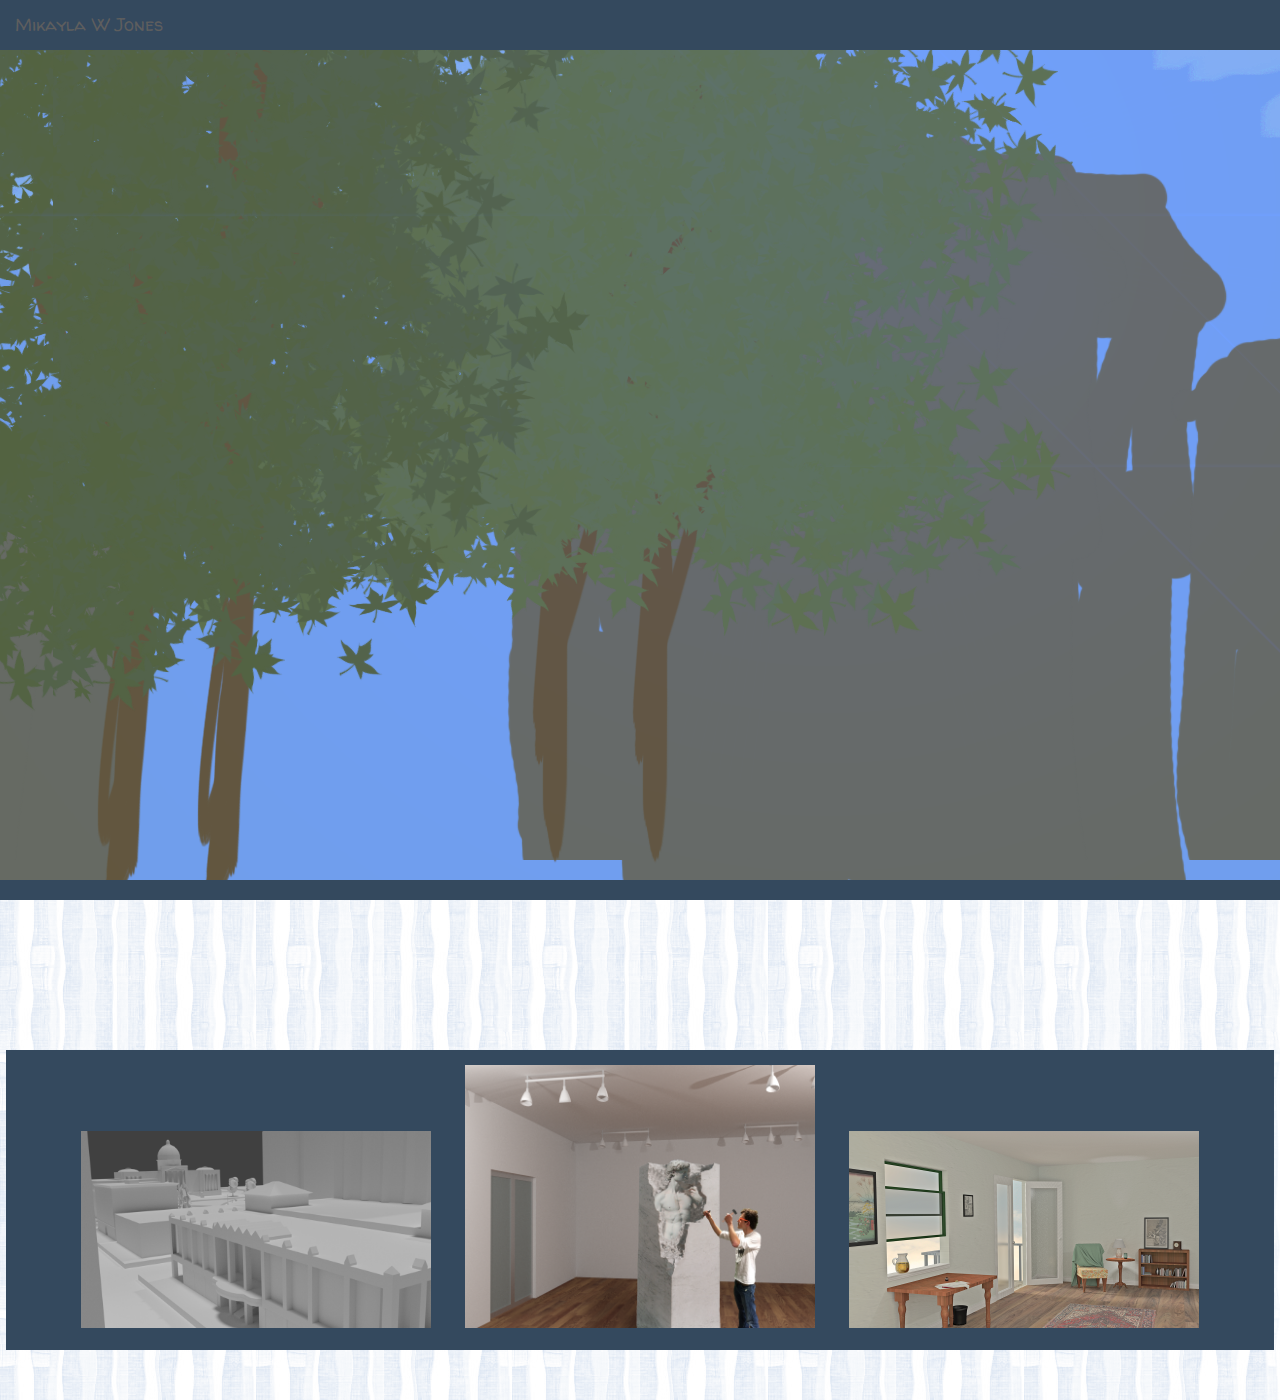
==== commit 0040f140: "Added Galleries" ====
--- a/index.html
+++ b/index.html
@@ -51,7 +51,7 @@
       <ul class="nav navbar-nav">
         <li class="active"></li>
 </ul>
-      <ul class="nav navbar-nav navbar-right">
+     <!-- <ul class="nav navbar-nav navbar-right">
         <li><a href="#">Link</a></li>
         <li class="dropdown"><a href="#" class="dropdown-toggle" data-toggle="dropdown" role="button" aria-haspopup="true" aria-expanded="false">Dropdown<span class="caret"></span></a>
           <ul class="dropdown-menu">
@@ -62,7 +62,7 @@
             <li><a href="#">Separated link</a></li>
           </ul>
         </li>
-      </ul>
+      </ul>-->
     </div>
 
   </div>
@@ -79,16 +79,16 @@
         <h1>This is a Secret Message</h1>
         <p>if you see it something broke</p>
            <div id="wrapper">
-  				<img id="warpbg" class="parallax left top" src="images/warpbg.png">
-    			<img id="star1" class="parallax top" src="images/star1.png">
-    			<img id="star2" class="parallax top" src="images/star2.png">
-    			<img id="star3" class="parallax" src="images/star3.png">
-    			<img id="star4" class="parallax left top" src="images/star4.png">
-    			<img id="star5" class="parallax left" src="images/star5.png">
-    			<img id="planet" class="parallax left top" src="images/planet.png">
-    			<img id="robot" class="parallax top" src="images/robot.png">
-    			<img id="astronaut" class="parallax top" src="images/astronaut.png">
-    			<img id="asteroid" class="parallax" src="images/asteroid.png">
+  				<img id="defaultBG" class="parallax left top" src="images/SunnyBG.png">
+    			<img id="buildingBG" class="parallax top" src="images/buildings.png">
+    			<img id="building2BG" class="parallax top" src="images/buildings.png">
+    			<img id="tree1BG" class="parallax" src="images/trees.png">
+    			<img id="weather1" class="parallax left top" src="null">
+    			<img id="tree2BG" class="parallax left" src="images/trees.png">
+    			<img id="weather2" class="parallax left top" src="images/sunny.png">
+    			<img id="bushes" class="parallax left top" src="images/interior.png">
+    			<img id="interior" class="parallax top" >
+    			<img id="dustmotes" class="parallax" >
 
 			</div>
 
@@ -115,9 +115,9 @@
 				<!--Studio Projects-->
 				<div class="project">
 					<div class="project__card">
-						<a href="" class="project__image"><img src="images/DowntownRender.png" width="600" height="400" alt=""></a>
+						<a href="" class="project__image"><img src="images/StoryboardStatue.png" width="600" height="400" alt=""></a>
 						<div class="project__detail">
-							<h2 class="project__title"><a href="#">Studio Projects</a></h2>
+							<h2 class="project__title"><a href="#" data-im-show="modal-2">Studio Projects</a></h2>
 							<small class="project__category"><a href="#">...</a></small>
 						</div>
 					</div>
@@ -125,9 +125,9 @@
 				<!--Personal Projects-->
 				<div class="project">
 					<div class="project__card">
-						<a href="" class="project__image"><img src="images/DowntownRender.png" width="600" height="400" alt=""></a>
+						<a href="" class="project__image"><img src="images/ApartmentInterior.png" width="600" height="400" alt=""></a>
 						<div class="project__detail">
-							<h2 class="project__title"><a href="#">Personal Projects</a></h2>
+							<h2 class="project__title"><a href="#" data-im-show="modal-3">Personal Projects</a></h2>
 							<small class="project__category"><a href="#">...</a></small>
 						</div>
 					</div>
@@ -139,23 +139,40 @@
 
 <!--Modal Window for Competitions-->
 <div id="modal-1" class="im-modal">
-  <div class="im-inner-panel">
-   <div class="clearfix" style="max-width:474px;">
-    <ul id="lightSlider" class="gallery">
-		<li data-thumb="images/35X35"> <a href="#"> <img src="images/robot.png" /> </a> </li>
-		<li data-thumb="images/35X35"> <a href="#"> <img src="images/astronaut.png" /> </a> </li>
-		<li data-thumb="images/35X35"> <a href="#"> <img src="images/400x400.gif" /> </a> </li>
-</ul>
+  <div class="container">
+	<div id="my-gallery">
 	</div>
 </div>
-	</div>
+</div>
+
+
+
+<div id="modal-2" class="im-modal">
+
+   <div class="container">
+	<div id="my-gallery2">
+	
+</div>
+
+</div>
+</div>
+<div id="modal-3" class="im-modal">
+  
+   <div class="container">
+	<div id="my-gallery3">
+	
+</div>
+
+</div>
+</div>
 <!--End Modal Window Comepetitions-->
 
 <!--Scripts-->
 	<script src="http://ajax.googleapis.com/ajax/libs/jquery/1.11.0/jquery.min.js"></script>
-	<script src="js/jquery.lightSlider.js"></script>
 	<script src="js/jquery-3.1.1.slim.min.js"></script>
 	<script src="js/icy-modal.min.js"></script>
+	
+
 	<script>window.jQuery || document.write('<script src="js/vendor/jquery-1.12.1.min.js"><\\/script>')</script>
 	<script async defer id="github-bjs" src="js/buttons.js"></script>
 
@@ -182,16 +199,16 @@
         invert: true,
         range: 400,
         elms: [
-            {el: $('#warpbg'), rate: 0.1},
-            {el: $('#star1'), rate: 0.2},
-            {el: $('#star2'), rate: 0.2},
-            {el: $('#star3'), rate: 0.2},
-            {el: $('#star4'), rate: 0.2},
-            {el: $('#star5'), rate: 0.2},
-            {el: $('#planet'), rate: 0.3},
-            {el: $('#robot'), rate: 0.4},
-            {el: $('#astronaut'), rate: 0.48},
-            {el: $('#asteroid'), rate: 0.7}
+            {el: $('#defaultBG'), rate: 0.5},
+            {el: $('#buildingBG'), rate: 0.7},
+            {el: $('#tree1BG'), rate: 0.7},
+            {el: $('#weather1'), rate: 0.7},
+            {el: $('#tree2BG'), rate: 0.7},
+            {el: $('#weather2'), rate: 0.7},
+            {el: $('#building2BG'), rate: 0.8},
+            {el: $('#bushes'), rate: 1},
+            {el: $('#dustmotes'), rate: 1},
+            {el: $('#interior'), rate: 1}
         ]
     });
 </script>
@@ -214,48 +231,110 @@
    $('#temp').html("Condition in " + city + " is " + currentCondition);
 	  //Following if statements check weather codes
 	  //And change the background accordingly
-	  if (currentCondition === 27||28||29||30||44){
-		//alert("Cloudy" + currentCondition);
-		  //document.getElementById("warpbg").src="images/background_tile.png"
+	  if (currentCondition == 27||currentCondition ==28||currentCondition ==29||currentCondition ==30||currentCondition ==44||currentCondition ==23){
+		  //cloudy
+		  document.getElementById("defaultBG").src="images/CloudyBG.png"
+		  document.getElementById("weather1").src="null"
+		  document.getElementById("weather2").src="null"
 		  
-	}else if(currentCondition === 37||38||39||45||47||3||4){
-		alert("Thunderstorms"+currentCondition);
+	}else if(currentCondition === 37||currentCondition ==38||currentCondition ==39||currentCondition ==45||currentCondition ==47||currentCondition ==3||currentCondition ==4){
+		//thunderstorms
+		document.getElementById("defaultBG").src="images/CloudyBG.png"
+		document.getElementById("weather1").src="images/lightning.png"
+		  document.getElementById("weather2").src="null"
 	}
-	  else if(currentCondition === 5||6||8||9||10||11||12||17||18||35||40){
-		alert("Rain"+currentCondition);
+	  else if(currentCondition === 5||currentCondition ==6||currentCondition ==8||currentCondition ==9||currentCondition ==10||currentCondition ==11||currentCondition ==12||currentCondition ==17||currentCondition ==18||currentCondition ==5||currentCondition ==40){
+		//rain
+		  document.getElementById("defaultBG").src="images/CloudyBG.png"
+		  document.getElementById("weather1").src="images/rain.png"
+		  document.getElementById("weather2").src="images/rain.png"
 	}
-	  else if(currentCondition === 7||13||14||15||16||41||42||43||46){
-		alert("Snow"+currentCondition);
+	  else if(currentCondition === 7||currentCondition ==13||currentCondition ==14||currentCondition ==15||currentCondition ==16||currentCondition ==41||currentCondition ==42||currentCondition ==43||currentCondition ==46){
+		//snow
+		  document.getElementById("defaultBG").src="images/CloudyBG.png"
+		  document.getElementById("weather1").src="images/snow.png"
+		  document.getElementById("weather2").src="images/snow.png"
 	}else{
-		alert("Sunny"+currentCondition);
+		//sunny
+		
 	}
   });
 	
 });
 </script>
-<script type="text/javascript">
-	$(document).ready(function() {
-		$('#lightSlider').lightSlider({
-				gallery:true,
-				minSlide:1,
-				maxSlide:1,
-				auto:true     
-			});  
-	});
-</script>
-<script type="text/javascript">
-    $(document).ready(function() {
-        var slider = $("#light-slider").lightSlider();
-        slider.goToSlide(3);
-        slider.goToPrevSlide();
-        slider.goToNextSlide();
-        slider.getCurrentSlideCount();
-        slider.refresh();
-        slider.play();
-        slider.pause();
-        slider.destroy();
-    });
-</script>
+    <script src="js/gallery.js"></script>
+    <script>
+jQuery(document).ready( function()
+{
+       var myGallery1 = new Gallery;
+       myGallery1.init({
+       /* custom options */
+           id : 'my-gallery',
+           list:[
+                
+                {html:'<img src="images/DowntownRender.png" width="300px">'},
+                {html:'<img src="https://unsplash.it/278/178/?random" width="300px">'},
+                {html:'<img src="https://unsplash.it/300/178/?random" width="300px">'},
+                {html:'<img src="https://unsplash.it/278/178/?random" width="300px">'},
+                {html:'<img src="https://unsplash.it/300/178/?random" width="300px">'},
+                {html:'<img src="https://unsplash.it/299/178/?random" width="300px">'},
+                {html:'<img src="https://unsplash.it/300/178/?random" width="300px">'},
+                ]
+
+       });
+       $( "#my-gallery" ).on( "indexChanged", function( event, index ) {
+            console.log(index);
+       });
+});
+    </script>
+<script>
+jQuery(document).ready( function()
+{
+       var myGallery1 = new Gallery;
+       myGallery1.init({
+       /* custom options */
+           id : 'my-gallery2',
+           list:[
+                
+                {html:'<img src="images/BallRamp.gif" width="300px">'},
+                {html:'<img src="images/StatueRoom.png" width="300px">'},
+                {html:'<img src="images/StoryboardStatue.png" width="300px">'},
+                {html:'<img src="https://unsplash.it/278/178/?random" width="300px">'},
+                {html:'<img src="https://unsplash.it/300/178/?random" width="300px">'},
+                {html:'<img src="https://unsplash.it/299/178/?random" width="300px">'},
+                {html:'<img src="https://unsplash.it/300/178/?random" width="300px">'},
+                ]
+
+       });
+       $( "#my-gallery" ).on( "indexChanged", function( event, index ) {
+            console.log(index);
+       });
+});
+    </script>
+    <script>
+jQuery(document).ready( function()
+{
+       var myGallery1 = new Gallery;
+       myGallery1.init({
+       /* custom options */
+           id : 'my-gallery3',
+           list:[
+                
+                {html:'<img src="images/ApartmentInterior.png" width="300px">'},
+                {html:'<img src="https://unsplash.it/278/178/?random" width="300px">'},
+                {html:'<img src="https://unsplash.it/300/178/?random" width="300px">'},
+                {html:'<img src="https://unsplash.it/278/178/?random" width="300px">'},
+                {html:'<img src="https://unsplash.it/300/178/?random" width="300px">'},
+                {html:'<img src="https://unsplash.it/299/178/?random" width="300px">'},
+                {html:'<img src="https://unsplash.it/300/178/?random" width="300px">'},
+                ]
+
+       });
+       $( "#my-gallery" ).on( "indexChanged", function( event, index ) {
+            console.log(index);
+       });
+});
+    </script>
 </body>
 </html>
 
--- a/css/stylesheet.css
+++ b/css/stylesheet.css
@@ -253,45 +253,45 @@
         .parallax {
             position: absolute;
         }
-        #warpbg {
-            top: -200px;
-            left: -350px;
-        }
-        #star1 {
-            top: 150px;
-            right: 200px;
-        }
-        #star2 {
-            top: 220px;
-            right: 500px;
-        }
-        #star3 {
-            bottom: 20px;
-            right: 20px;
-        }
-        #star4 {
-            top: 40px;
-            left: 290px;
-        }
-        #star5 {
-            bottom: 138px;
-            left: 170px;
-        }
-        #planet {
-            top: -103px;
-            left: -103px;
-        }
-        #robot {
-            top: 200px;
-            right: 250px;
-        }
-        #astronaut {
-            top: 220px;
-            right: 100px;
-        }
-        #asteroid {
-            bottom: 10px;
-            right: 10px;
+        #defaultBG {
+            top: -200px;
+            left: -350px;
+        }
+        #buildingBG {
+            top: -200px;
+            left: -350px;
+        }
+        #tree1BG {
+            top: -200px;
+            left: -350px;
+        }
+        #weather1 {
+            top: -250px;
+            left: -250px;
+        }
+        #tree2BG {
+            top: -200px;
+            left: -250px;
+        }
+        #weather2 {
+            top: -200px;
+            left: -350px;
+        }
+        #building2BG {
+            top: -220px;
+            left: -450px;
+        }
+        #bushes {
+            top: -200px;
+            left: -350px;
+        }
+        #dustmotes {
+            top: -200px;
+            left: -350px;
+        }
+        #interior {
+            top: -200px;
+            left: 1550px;
         }
 
 /*Modal Window*/
@@ -302,7 +302,7 @@
   bottom: 0;
   left: 0;
   right: 0;
-  background: rgba(0, 0, 0, 0.4);
+  background: rgba(0, 0, 0, 0.9);
   padding: 30px 30px;
   display: -ms-flexbox;
   display: flex;
@@ -336,5 +336,47 @@
   100% {
     transform: scale(1); } }
 
-
-
+/*Gallery*/
+/* Sample style for lightbox */
+
+#my-gallery {
+  display: flex;
+  justify-content: center;
+  align-items: center;
+  direction: rtl;
+}
+#my-gallery2 {
+  display: flex;
+  justify-content: center;
+  align-items: center;
+  direction: rtl;
+}
+#my-gallery3 {
+  display: flex;
+  justify-content: center;
+  align-items: center;
+  direction: rtl;
+}
+/* ________________________________________________ */
+/*_________https://davidwalsh.name/css-flip(tweaked)________*/
+/* entire container, keeps perspective */
+
+.flip-container {
+  display: inline-block;
+  perspective: 1000px;
+}
+
+.flip-container, .front, .back {
+  transform-style: preserve-3d;
+  width: 320px;
+  height: 420px;
+}
+
+/* flip speed goes here */
+
+.flipper {
+  transform-style: preserve-3d;
+  position: relative;
+}
+
+/* hide back of pane during swap */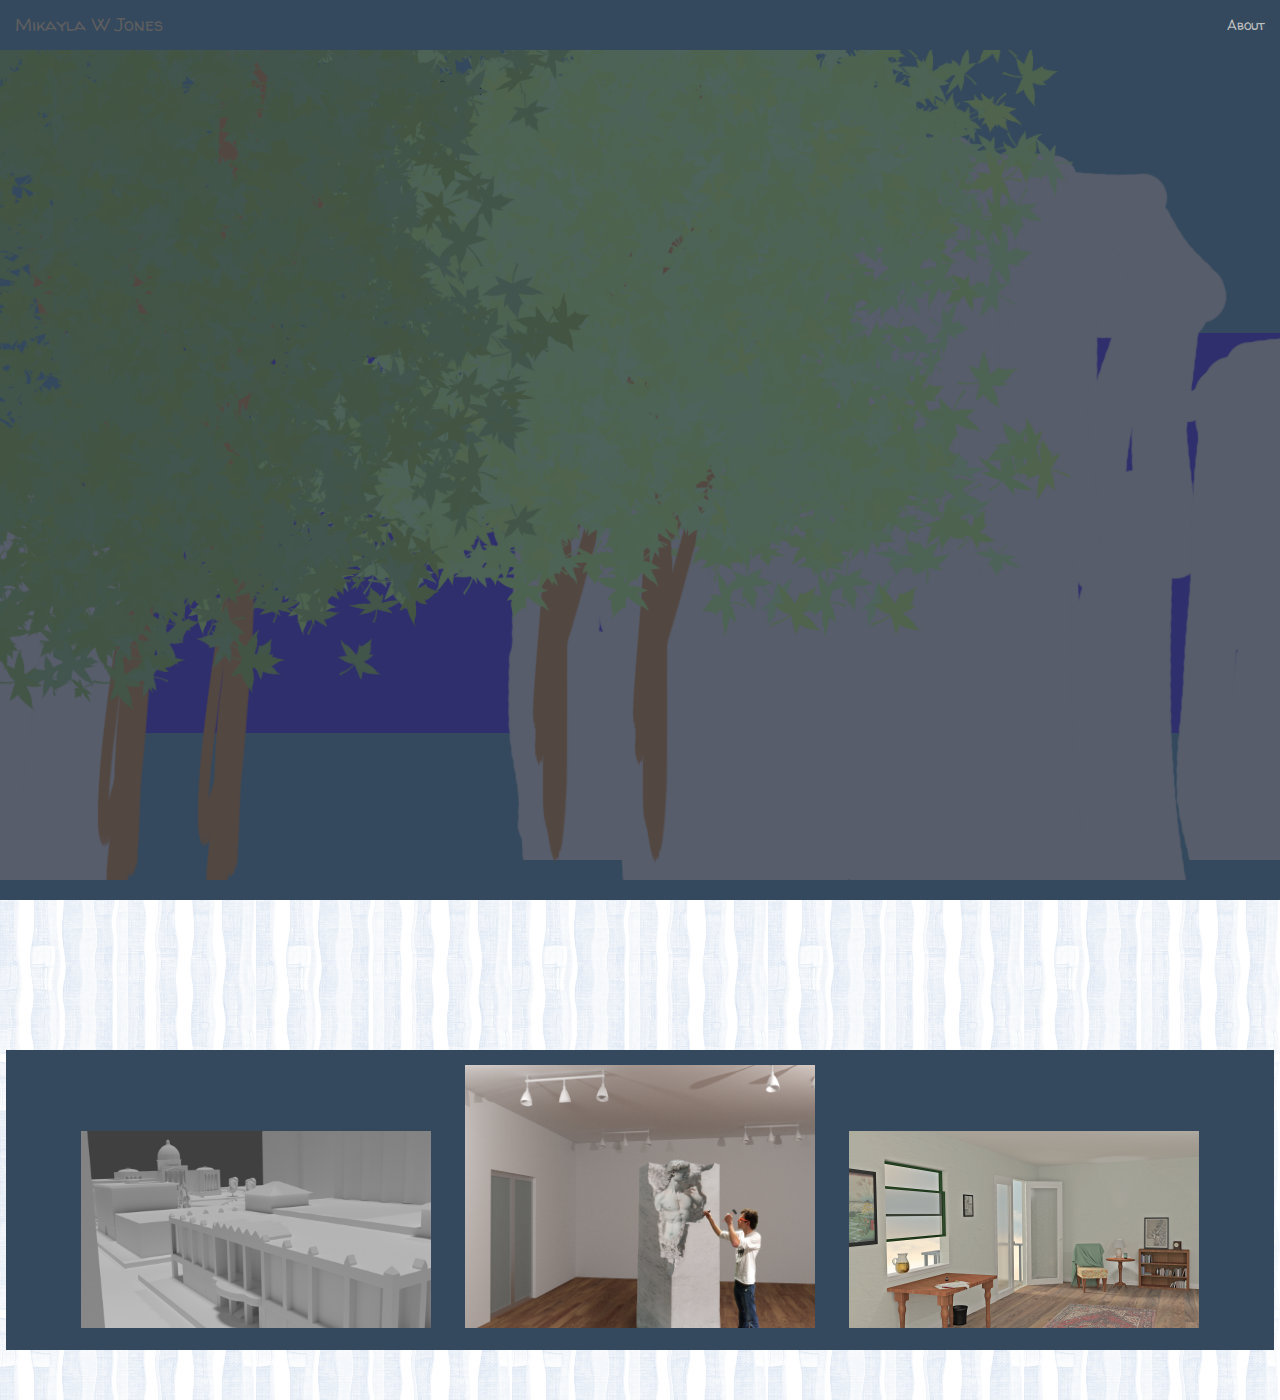
==== commit d62630fd: "Fixes" ====
--- a/index.html
+++ b/index.html
@@ -46,23 +46,15 @@
   <div class="container-fluid">
     <div class="navbar-header">
       <button type="button" class="navbar-toggle collapsed" data-toggle="collapse" data-target="#topFixedNavbar1" aria-expanded="false"><span class="sr-only">Toggle navigation</span><span class="icon-bar"></span><span class="icon-bar"></span><span class="icon-bar"></span></button>
-      <a class="navbar-brand" href="#">Mikayla W Jones</a></div>
+      <a class="navbar-brand" href="index.html">Mikayla W Jones</a></div>
     <div class="collapse navbar-collapse" id="topFixedNavbar1">
       <ul class="nav navbar-nav">
         <li class="active"></li>
 </ul>
-     <!-- <ul class="nav navbar-nav navbar-right">
-        <li><a href="#">Link</a></li>
-        <li class="dropdown"><a href="#" class="dropdown-toggle" data-toggle="dropdown" role="button" aria-haspopup="true" aria-expanded="false">Dropdown<span class="caret"></span></a>
-          <ul class="dropdown-menu">
-            <li><a href="#">Action</a></li>
-            <li><a href="#">Another action</a></li>
-            <li><a href="#">Something else here</a></li>
-            <li role="separator" class="divider"></li>
-            <li><a href="#">Separated link</a></li>
-          </ul>
-        </li>
-      </ul>-->
+      <ul class="nav navbar-nav navbar-right">
+        <li><a href="about.html">About</a></li>
+        
+      </ul>
     </div>
 
   </div>
@@ -79,13 +71,13 @@
         <h1>This is a Secret Message</h1>
         <p>if you see it something broke</p>
            <div id="wrapper">
-  				<img id="defaultBG" class="parallax left top" src="images/SunnyBG.png">
+  				<img id="defaultBG" class="parallax left top" src="null">
     			<img id="buildingBG" class="parallax top" src="images/buildings.png">
     			<img id="building2BG" class="parallax top" src="images/buildings.png">
     			<img id="tree1BG" class="parallax" src="images/trees.png">
     			<img id="weather1" class="parallax left top" src="null">
     			<img id="tree2BG" class="parallax left" src="images/trees.png">
-    			<img id="weather2" class="parallax left top" src="images/sunny.png">
+    			<img id="weather2" class="parallax left top" src="null">
     			<img id="bushes" class="parallax left top" src="images/interior.png">
     			<img id="interior" class="parallax top" >
     			<img id="dustmotes" class="parallax" >
@@ -231,32 +223,40 @@
    $('#temp').html("Condition in " + city + " is " + currentCondition);
 	  //Following if statements check weather codes
 	  //And change the background accordingly
-	  if (currentCondition == 27||currentCondition ==28||currentCondition ==29||currentCondition ==30||currentCondition ==44||currentCondition ==23){
+	  if (currentCondition == 26||currentCondition == 27||currentCondition ==28||currentCondition ==29||currentCondition ==30||currentCondition ==4||currentCondition ==23){
 		  //cloudy
+		  //alert(currentCondition)
+            
 		  document.getElementById("defaultBG").src="images/CloudyBG.png"
 		  document.getElementById("weather1").src="null"
 		  document.getElementById("weather2").src="null"
 		  
-	}else if(currentCondition === 37||currentCondition ==38||currentCondition ==39||currentCondition ==45||currentCondition ==47||currentCondition ==3||currentCondition ==4){
+	}else if(currentCondition == 37||currentCondition ==38||currentCondition ==39||currentCondition ==45||currentCondition ==47||currentCondition ==3||currentCondition ==4){
 		//thunderstorms
+		//alert(currentCondition)
 		document.getElementById("defaultBG").src="images/CloudyBG.png"
 		document.getElementById("weather1").src="images/lightning.png"
 		  document.getElementById("weather2").src="null"
 	}
-	  else if(currentCondition === 5||currentCondition ==6||currentCondition ==8||currentCondition ==9||currentCondition ==10||currentCondition ==11||currentCondition ==12||currentCondition ==17||currentCondition ==18||currentCondition ==5||currentCondition ==40){
+	  else if(currentCondition == 5||currentCondition ==6||currentCondition ==8||currentCondition ==9||currentCondition ==10||currentCondition ==11||currentCondition ==12||currentCondition ==17||currentCondition ==18||currentCondition ==5||currentCondition ==40){
 		//rain
+		  //alert(currentCondition)
 		  document.getElementById("defaultBG").src="images/CloudyBG.png"
 		  document.getElementById("weather1").src="images/rain.png"
 		  document.getElementById("weather2").src="images/rain.png"
 	}
-	  else if(currentCondition === 7||currentCondition ==13||currentCondition ==14||currentCondition ==15||currentCondition ==16||currentCondition ==41||currentCondition ==42||currentCondition ==43||currentCondition ==46){
+	  else if(currentCondition == 7||currentCondition ==13||currentCondition ==14||currentCondition ==15||currentCondition ==16||currentCondition ==41||currentCondition ==42||currentCondition ==43||currentCondition ==46){
 		//snow
+		  //alert(currentCondition)
 		  document.getElementById("defaultBG").src="images/CloudyBG.png"
 		  document.getElementById("weather1").src="images/snow.png"
 		  document.getElementById("weather2").src="images/snow.png"
 	}else{
 		//sunny
-		
+		alert(currentCondition)
+		document.getElementById("defaultBG").src="images/SunnyBG.png"
+		document.getElementById("weather1").src="images/sunny.png"
+		  document.getElementById("weather2").src="images/sunny.png"
 	}
   });
 	
--- a/css/stylesheet.css
+++ b/css/stylesheet.css
@@ -47,6 +47,20 @@
 	text-align:center;
 	width: 99%;
 	overflow:hidden;
+	
+}
+.information{
+	background-color: #C0C0C0;
+	padding-left: 50px;
+	padding-right: 50px;
+	padding-top: 10px;
+	padding-bottom: 50px;
+	border-radius: 25px;
+	width:75%;
+	display:block;
+	margin:auto;
+	margin-top:100px;
+	vertical-align: middle;
 	
 }
 .first{
